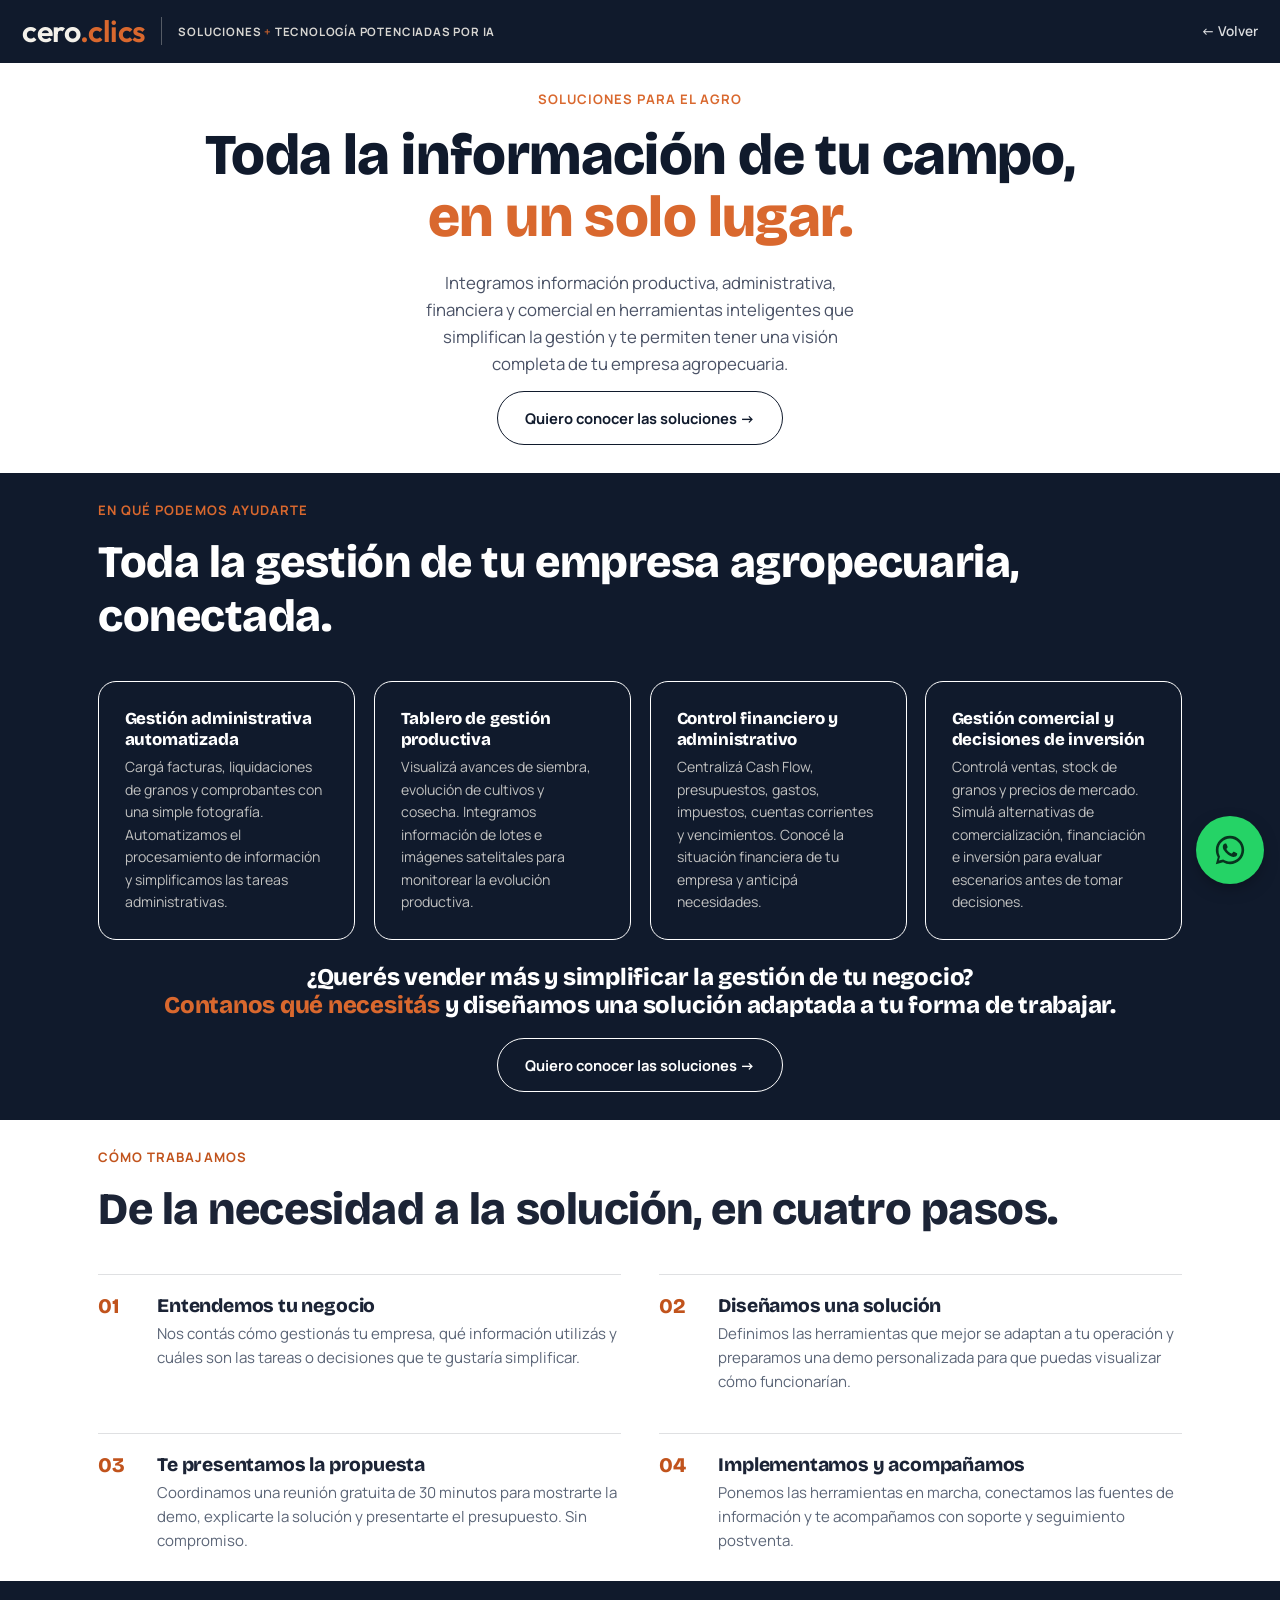
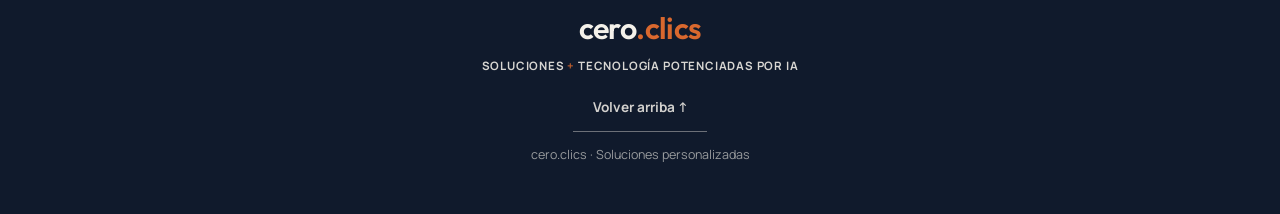
==== agro.html @ 39fa9e26 "Add Agro and Startups pages, redesign Comercios, blue services sections, new footer and landing twea" ====
<!DOCTYPE html>
<html lang="es">
<head>
<meta charset="utf-8">
<meta name="viewport" content="width=device-width, initial-scale=1">
<title>cero.clics — Soluciones para el agro</title>
<meta name="description" content="Soluciones para el agro: integramos información productiva, administrativa, financiera y comercial en herramientas inteligentes que simplifican la gestión de tu empresa agropecuaria.">

<link rel="icon" type="image/png" href="assets/favicon.png">
<link rel="apple-touch-icon" href="assets/favicon.png">
<meta name="theme-color" content="#101a2c">

<meta property="og:type" content="website">
<meta property="og:site_name" content="cero.clics">
<meta property="og:title" content="cero.clics — Soluciones para el agro">
<meta property="og:description" content="Soluciones para el agro: integramos información productiva, administrativa, financiera y comercial en herramientas inteligentes que simplifican la gestión de tu empresa agropecuaria.">
<meta property="og:image" content="assets/logo.jpg">

<link rel="preconnect" href="https://fonts.googleapis.com">
<link rel="preconnect" href="https://fonts.gstatic.com" crossorigin>
<link href="https://fonts.googleapis.com/css2?family=Bricolage+Grotesque:opsz,wght@12..96,500;12..96,600;12..96,700;12..96,800&family=Outfit:wght@600&family=Manrope:wght@400;500;600;700&display=swap" rel="stylesheet">
<link rel="stylesheet" href="motion.css">
<style>
  :root {
    --ink:#1c2436; --ink-soft:#5b6577; --clay:#c1531c; --clay-dark:#9c4216;
    --sand:#d9682e; --sand-light:#e8996b; --paper:#ffffff; --paper-deep:#e8e2d6; --night:#101a2c;
    --azul:#163a52; --azul-dark:#0f2a3c;
    --mk-primario:#c1531c; --mk-secundario:#d9682e; --mk-fondo:#101a2c; --mk-texto:#f4f1ea;
  }
  * { box-sizing:border-box; }
  html { scroll-behavior:smooth; }
  section[id] { scroll-margin-top:100px; }
  @media (prefers-reduced-motion: reduce) { html { scroll-behavior:auto; } }
  html, body { margin:0; padding:0; background:var(--paper); color:var(--ink); font-family:'Manrope',sans-serif; }
  h1,h2,h3,.display { font-family:'Bricolage Grotesque',sans-serif; font-weight:800; letter-spacing:-.01em; margin:0; }
  p { line-height:1.6; margin:0; }
  img { max-width:100%; display:block; }
  a { color:inherit; }
  section { position:relative; }

  /* ---------- Utilidades ---------- */
  .wrap { max-width:1180px; margin:0 auto; padding-left:clamp(1.2rem,5vw,3rem); padding-right:clamp(1.2rem,5vw,3rem); }
  .eyebrow { display:block; font-family:'Manrope',sans-serif; font-size:.82rem; font-weight:700; letter-spacing:.08em; text-transform:uppercase; color:var(--clay); margin-bottom:1rem; }
  .dark .eyebrow { color:var(--sand); }
  .pad { padding-top:clamp(4.5rem,10vw,8rem); padding-bottom:clamp(4.5rem,10vw,8rem); }
  .dark { background:var(--night); color:var(--paper); }
  .alt { background:#e4e8ee; }

  /* ---------- Botones ---------- */
  .btn { display:inline-flex; align-items:center; gap:.6rem; padding:1rem 1.7rem; border-radius:99px; text-decoration:none; font-weight:700; font-size:.92rem; transition:transform .3s cubic-bezier(.22,1,.36,1), background .25s, color .25s, border-color .25s, gap .25s; }
  .btn:hover { gap:.9rem; }
  .btn-solid { background:transparent; border:1.5px solid #fff; color:#fff; }
  .btn-solid:hover { background:#fff; border-color:#fff; color:var(--night); }
  .btn-outline-dark { border:1.5px solid var(--ink); color:var(--ink); }
  .btn-outline-dark:hover { background:var(--ink); color:var(--paper); }
  .btn-outline-light { border:1.5px solid color-mix(in srgb, #fff 55%, transparent); color:#fff; }
  .btn-outline-light:hover { border-color:#fff; background:#fff; color:var(--night); }
  .btn-sm { padding:.78rem 1.3rem; font-size:.85rem; }

  /* ---------- Header ---------- */
  .site-header { position:fixed; top:0; left:0; right:0; z-index:500; display:flex; align-items:center; justify-content:space-between; gap:1.6rem; padding:1rem 1.4rem; color:#fff; background:var(--night); transition:background .35s ease, padding .35s ease, border-color .35s ease; border-bottom:1px solid transparent; }
  .site-header.on { background:var(--night); padding:.65rem 1.4rem; border-color:transparent; }
  .site-header .brand { display:flex; flex-direction:column; align-items:flex-start; gap:.3rem; text-decoration:none; min-width:0; flex:0 1 auto; overflow:hidden; }
  .logo-badge { flex-shrink:0; height:96px; width:auto; border-radius:11px; box-shadow:0 6px 18px -8px rgba(0,0,0,.5); transition:height .3s ease; }
  .site-header.on .logo-badge { height:62px; }
  .brand-tag { font-size:.85rem; font-weight:700; letter-spacing:.05em; text-transform:uppercase; opacity:.85; white-space:nowrap; overflow:hidden; text-overflow:ellipsis; max-width:100%; transition:opacity .25s, max-height .25s; max-height:2em; }
  .site-header.on .brand-tag { opacity:0; max-height:0; }
  .site-header .right { flex-shrink:0; }
  @media (max-width:640px) { .brand-tag { display:none; } }
  .site-header .navlinks { display:flex; align-items:center; gap:1.6rem; flex-shrink:0; white-space:nowrap; }
  .site-header .navlinks a { text-decoration:none; color:inherit; font-size:.85rem; font-weight:600; opacity:.9; padding-bottom:.2rem; border-bottom:1.5px solid transparent; transition:opacity .2s, border-color .2s; }
  .site-header .navlinks a:hover { opacity:1; border-color:currentColor; }
  .site-header .right { display:flex; align-items:center; gap:1.4rem; }
  .site-header.on { color:#fff; }
  .menu-btn { display:none; background:none; border:0; padding:.65rem; margin:-.65rem 0; color:inherit; font:inherit; cursor:pointer; align-items:center; gap:.5rem; font-size:.8rem; font-weight:600; }
  .menu-btn .bars { display:flex; flex-direction:column; gap:4px; width:20px; }
  .menu-btn .bars span { display:block; height:1.5px; background:currentColor; }
  .hdr-cta { display:inline-flex; align-items:center; padding:.68rem 1.1rem; border-radius:99px; border:1.5px solid #fff; color:#fff; text-decoration:none; font-weight:700; font-size:.82rem; white-space:nowrap; transition:background .25s, color .25s; }
  .hdr-cta:hover { background:#fff; border-color:#fff; color:var(--night); }
  .cta-stack { display:flex; flex-direction:column; align-items:center; gap:.55rem; }
  .hdr-back { color:#fff; text-decoration:none; font-size:.85rem; font-weight:600; opacity:.85; transition:opacity .2s; }
  .hdr-back:hover { opacity:1; text-decoration:underline; }

  @media (max-width:1180px) { .site-header .navlinks { display:none; } }
  @media (max-width:400px) { .menu-btn .mtxt { display:none; } }

  /* ---------- Menú mobile ---------- */
  .mobile-menu { position:fixed; inset:0; z-index:700; background:var(--night); color:var(--paper); display:flex; flex-direction:column; justify-content:space-between; padding:1.3rem 1.4rem 2.4rem; transform:translateY(-100%); visibility:hidden; transition:transform .5s cubic-bezier(.76,0,.24,1), visibility 0s linear .5s; }
  .mobile-menu.open { transform:translateY(0); visibility:visible; transition:transform .5s cubic-bezier(.76,0,.24,1), visibility 0s; }
  @media (min-width:1181px) { .mobile-menu { display:none; } }
  .mobile-menu-top { display:flex; align-items:center; justify-content:space-between; }
  .menu-close { background:none; border:0; color:var(--paper); font-size:1.6rem; line-height:1; padding:.3rem; cursor:pointer; }
  .mobile-menu-links { display:flex; flex-direction:column; gap:.3rem; margin-top:2.5rem; }
  .mobile-menu-links a { text-decoration:none; color:var(--paper); font-family:'Bricolage Grotesque',sans-serif; font-weight:700; font-size:clamp(2.1rem,10vw,3rem); line-height:1.3; opacity:.95; }
  .mobile-menu-links a:hover { color:var(--sand); }
  .mobile-menu-cta { display:inline-flex; align-self:flex-start; margin-top:2rem; padding:1rem 1.7rem; border:1.5px solid var(--paper); border-radius:99px; color:var(--paper); text-decoration:none; font-weight:700; font-size:.9rem; transition:background .25s, color .25s; }
  .mobile-menu-cta:hover { background:var(--paper); border-color:var(--paper); color:var(--night); }
  body.menu-open { overflow:hidden; }

  /* ---------- HERO ---------- */
  .hero { min-height:100svh; display:flex; flex-direction:column; justify-content:center; position:relative; color:#fff; overflow:hidden; background:#101a2c; }
  .hero-content { position:relative; z-index:2; padding:clamp(6rem,10vw,3rem) clamp(1.5rem,5vw,3rem) clamp(3rem,7vw,4.5rem); }
  .hero h1 { font-size:clamp(2.5rem,7.6vw,5.1rem); line-height:1.03; margin:0; }
  .hero h1 .hline { display:block; }
  .hero .sub { font-family:'Bricolage Grotesque',sans-serif; font-weight:700; font-size:clamp(1.1rem,2.5vw,1.6rem); color:var(--sand); margin:1rem 0 1.4rem; max-width:30ch; }
  .hero .lead { max-width:54ch; color:color-mix(in srgb, #fff 78%, transparent); font-size:1.05rem; margin-bottom:2.2rem; }
  .hero-ctas { display:flex; gap:1rem; flex-wrap:wrap; align-items:center; }
  .hero-center .hero-content { text-align:center; }
  .hero-center .sub, .hero-center .lead { margin-left:auto; margin-right:auto; }
  .hero-center .hero-ctas { justify-content:center; }
  .hero-center .eyebrow { font-size:1.1rem; }
  .btn-whatsapp { display:inline-flex; align-items:center; gap:.55rem; background:#25D366; border-color:#25D366; color:#08341f; }
  .btn-whatsapp:hover { background:#1ebe5a; border-color:#1ebe5a; color:#08341f; }
  .scroll-cue { position:absolute; left:50%; bottom:1.6rem; transform:translateX(-50%); z-index:2; display:flex; flex-direction:column; align-items:center; gap:.5rem; color:#fff; opacity:.7; font-size:.75rem; }
  @media (max-width:700px), (max-height:700px) { .scroll-cue { display:none; } }
  .scroll-cue .line { width:1px; height:34px; background:linear-gradient(#fff, transparent); animation:scrollcue 1.8s ease-in-out infinite; }
  @keyframes scrollcue { 0%{ transform:scaleY(.3); transform-origin:top; } 50%{ transform:scaleY(1); transform-origin:top; } 51%{ transform-origin:bottom; } 100%{ transform:scaleY(.3); transform-origin:bottom; } }

  /* ---------- Manifiesto corto ---------- */
  .stack-lines { text-align:center; }
  .stack-lines .line { font-size:clamp(1.8rem,6.4vw,3.8rem); line-height:1.14; margin:0; font-family:'Bricolage Grotesque',sans-serif; font-weight:800; }
  .stack-lines .line + .line { margin-top:.1em; }
  .stack-lines .accent { color:var(--sand); }

  /* ---------- Quiénes somos: dos socios ---------- */
  .socios-head { max-width:60ch; margin-bottom:clamp(2.2rem,5vw,3.2rem); }
  .socios-head h2 { font-size:clamp(1.8rem,4.6vw,2.8rem); margin-top:.4rem; }
  .socios-grid { display:grid; grid-template-columns:1fr 1fr; gap:clamp(1.4rem,3vw,2rem); }
  .socio-card { background:#fff; border:1px solid color-mix(in srgb, var(--ink) 10%, transparent); border-radius:22px; padding:clamp(1.8rem,4vw,2.4rem); display:flex; flex-direction:column; gap:1.2rem; }
  .socio-card .quien { font-size:1.02rem; font-weight:800; font-family:'Bricolage Grotesque',sans-serif; }
  .socio-card .quien b { color:var(--clay); }
  .socio-card .rol { font-size:.85rem; color:var(--ink-soft); font-weight:700; text-transform:uppercase; letter-spacing:.05em; }
  .socio-card .bio { color:var(--ink-soft); font-size:.96rem; }
  .socio-card .quote { margin-top:auto; background:var(--night); color:#fff; border-radius:16px; padding:1.3rem 1.4rem; font-family:'Bricolage Grotesque',sans-serif; font-weight:700; font-size:1rem; line-height:1.42; }
  .socios-join { text-align:center; margin-top:clamp(1.8rem,4vw,2.6rem); font-family:'Bricolage Grotesque',sans-serif; font-weight:700; font-size:clamp(1.1rem,2.6vw,1.4rem); color:var(--ink); }
  .socios-join span { color:var(--clay); }
  @media (max-width:820px) { .socios-grid { grid-template-columns:1fr; } }

  /* ---------- Marquee divisor ---------- */
  .divider-marquee { padding:1.6rem 0; border-top:1px solid color-mix(in srgb, var(--ink) 12%, transparent); border-bottom:1px solid color-mix(in srgb, var(--ink) 12%, transparent); }
  .divider-marquee .mk-marquee-track span { font-family:'Bricolage Grotesque',sans-serif; font-size:clamp(1rem,2.4vw,1.3rem); font-weight:700; color:var(--ink-soft); }
  .divider-marquee .mk-marquee-track span.sep { color:var(--clay); margin:0 1.6rem; }

  /* ---------- Comparativa Hoy / Con CeroClics ---------- */
  .comp-head { text-align:center; max-width:44ch; margin:0 auto clamp(2.4rem,6vw,3.4rem); }
  .comp-head h2 { font-size:clamp(1.9rem,5vw,3rem); margin-top:.4rem; }
  .comp-grid { display:grid; grid-template-columns:1fr 1fr; gap:0; border-radius:24px; overflow:hidden; }
  .comp-col { padding:clamp(2rem,4.5vw,2.8rem); }
  .comp-col.hoy { background:color-mix(in srgb, var(--paper) 6%, var(--night)); color:color-mix(in srgb, #fff 55%, transparent); }
  .comp-col.con { background:var(--clay); color:#fff; }
  .comp-tag { display:inline-flex; align-items:center; gap:.5rem; font-size:.8rem; font-weight:700; letter-spacing:.06em; text-transform:uppercase; margin-bottom:1.1rem; }
  .comp-col.hoy .comp-tag::before { content:"✕"; color:color-mix(in srgb, #fff 45%, transparent); }
  .comp-col.con .comp-tag::before { content:"✓"; }
  .comp-col p.txt { font-family:'Bricolage Grotesque',sans-serif; font-weight:600; font-size:clamp(1.05rem,2vw,1.28rem); line-height:1.48; }
  .comp-col.hoy p.txt { color:color-mix(in srgb, #fff 82%, transparent); }
  @media (max-width:760px) { .comp-grid { grid-template-columns:1fr; } }

  /* ---------- Escenario full-bleed ---------- */
  .stage { position:relative; min-height:70vh; display:flex; align-items:center; color:#fff; overflow:hidden; background:var(--night); }
  .stage-content { position:relative; z-index:2; padding:clamp(3rem,6vw,4rem); width:100%; text-align:center; }
  .stage-content h2 { font-size:clamp(2rem,6.5vw,4rem); line-height:1.05; margin:0 auto 1.2rem; max-width:18ch; }
  .stage-content p { max-width:50ch; margin:0 auto 1.8rem; color:color-mix(in srgb, #fff 85%, transparent); font-size:1.05rem; }
  .stage-ctas { display:flex; gap:1rem; justify-content:center; flex-wrap:wrap; }

  /* ---------- Proceso ---------- */
  .proceso-grid { display:grid; grid-template-columns:repeat(2,1fr); gap:clamp(1.5rem,3vw,2.5rem); }
  .proceso-item { display:flex; gap:1.1rem; align-items:flex-start; padding-top:1.2rem; border-top:1px solid color-mix(in srgb, var(--ink) 14%, transparent); }
  .proceso-num { font-family:'Bricolage Grotesque',sans-serif; font-weight:800; color:var(--clay); font-size:1.3rem; flex-shrink:0; width:2.6rem; }
  .proceso-item h3 { font-size:1.2rem; margin-bottom:.3rem; }
  .proceso-item p { font-size:.94rem; color:var(--ink-soft); }
  @media (max-width:700px) { .proceso-grid { grid-template-columns:1fr; } }

  /* ---------- Servicios ---------- */
  .servicios-grid { display:grid; grid-template-columns:repeat(4,1fr); gap:1.2rem; }
  .servicios-note { text-align:center; margin-top:1.8rem; font-size:24px; font-weight:800; letter-spacing:-.01em; font-family:'Bricolage Grotesque',sans-serif; color:var(--ink); }
  @keyframes notePulse { 0%,100% { transform:scale(1); } 50% { transform:scale(1.04); } }
  .servicios-note { animation:none; transform:none; }
  section.pad { padding-top:1.75rem; padding-bottom:1.75rem; }
  #hero.cta-final { padding-bottom:1.75rem; }
  #hero.cta-final p { margin-bottom:.8rem; }
  #hero.cta-final h2.hero-title { max-width:none; font-size:clamp(1.55rem,5vw,3.6rem); }
  #hero.cta-final h2.hero-title em { font-style:normal; color:var(--orange,#d9682e); }
  .servicios-cta { text-align:center; margin-top:2.2rem; }
  #servicios .btn-solid { border-color:var(--night); color:var(--night); }
  #servicios .btn-solid:hover { background:var(--night); color:#fff; }
  #servicios .btn-highlight { animation-name:mkBounceGlowOrange; }
  .servicios-note .accent { color:var(--sand); }
  .servicios-note { color:var(--night); line-height:1.2; margin-top:1.4rem; }
  .servicios-note .note-sub { display:block; margin-top:0; color:var(--night); }
  .servicios-note .o { color:#d9682e; }
  .servicios-note + .servicios-cta { margin-top:1.1rem; }
  .svc-card { background:var(--paper); border:1px solid color-mix(in srgb, var(--ink) 10%, transparent); border-radius:18px; padding:clamp(1.3rem,2.5vw,1.6rem); transition:box-shadow .3s; }
  .svc-card:hover { box-shadow:0 20px 44px -22px color-mix(in srgb, var(--clay) 40%, transparent); }
  .svc-card h3 { font-size:1.05rem; margin-bottom:.4rem; }
  .svc-card p { font-size:.88rem; color:var(--ink-soft); }
  @media (max-width:900px) { .servicios-grid { grid-template-columns:1fr 1fr; } }
  @media (max-width:560px) { .servicios-grid { grid-template-columns:1fr; } }

  /* ---------- Banner otros rubros ---------- */
  .web-banner { background:var(--night); color:#fff; padding:clamp(1.7rem,4vw,2.3rem) 0; }
  .web-banner-inner { display:flex; align-items:center; justify-content:space-between; gap:1.5rem; flex-wrap:wrap; }
  .web-banner-inner p { font-family:'Bricolage Grotesque',sans-serif; font-weight:700; font-size:clamp(1.05rem,2.4vw,1.35rem); max-width:48ch; margin:0; }
  .web-banner-inner p strong { color:var(--sand); }
  .web-banner .btn { flex-shrink:0; }

  /* ---------- Diagnóstico gratis (badge-line) ---------- */
  .diag-row { display:grid; grid-template-columns:1.3fr .7fr; gap:clamp(2rem,6vw,4rem); align-items:start; }
  .diag-row h2 { font-size:clamp(1.8rem,4.6vw,2.9rem); margin:0 0 .8rem; line-height:1.12; }
  .diag-row p { color:var(--ink-soft); max-width:44ch; }
  .badge-line { display:flex; align-items:flex-start; gap:1rem; padding-top:1.1rem; border-top:1px solid color-mix(in srgb, var(--ink) 15%, transparent); font-size:.9rem; color:var(--ink-soft); }
  .badge-line .num { font-family:'Bricolage Grotesque',sans-serif; font-weight:800; color:var(--ink); font-size:2.4rem; line-height:1; flex-shrink:0; }
  .badge-line strong { color:var(--ink); display:block; font-family:'Bricolage Grotesque',sans-serif; font-weight:700; font-size:1rem; }
  @media (max-width:760px) { .diag-row { grid-template-columns:1fr; } }

  /* ---------- FAQ ---------- */
  .faq-list { display:flex; flex-direction:column; gap:0; max-width:760px; }
  .faq-item { border-bottom:1px solid color-mix(in srgb, var(--ink) 14%, transparent); padding:1.4rem 0; }
  .faq-item summary { cursor:pointer; font-family:'Bricolage Grotesque',sans-serif; font-weight:700; font-size:1.08rem; list-style:none; display:flex; justify-content:space-between; align-items:center; gap:1rem; }
  .faq-item summary::-webkit-details-marker { display:none; }
  .faq-item summary .plus { flex-shrink:0; font-size:1.4rem; font-weight:400; color:var(--clay); transition:transform .25s; }
  .faq-item[open] summary .plus { transform:rotate(45deg); }
  .faq-item p { margin-top:.9rem; color:var(--ink-soft); font-size:.95rem; max-width:64ch; }

  /* ---------- CTA final ---------- */
  .cta-final { text-align:center; }
  #hero.cta-final { padding-top:168px; text-align:center; }
  #hero.cta-final .row { justify-content:center; }
  #hero.cta-final h2, #hero.cta-final p { margin-left:auto; margin-right:auto; }
  #hero.cta-final .wrap { max-width:1180px; margin-left:auto; margin-right:auto; }
  .cta-final h2 { font-size:clamp(2.1rem,7vw,4.2rem); line-height:1.08; margin:0 auto 1.4rem; max-width:18ch; }
  .cta-final p { max-width:44ch; margin:0 auto 2.2rem; color:color-mix(in srgb, var(--paper) 85%, transparent); font-size:1.05rem; }
  .cta-final .row { display:flex; gap:1rem; justify-content:center; flex-wrap:wrap; }
  .cta-final .sub { font-family:'Bricolage Grotesque',sans-serif; font-weight:700; font-size:clamp(1.1rem,2.5vw,1.6rem); color:var(--sand); margin:1rem 0 1.4rem; max-width:30ch; }
  .cta-final .znote { margin-top:1.8rem; font-size:.85rem; color:color-mix(in srgb, var(--paper) 60%, transparent); }

  /* ---------- Footer ---------- */
  footer.close { background:var(--paper); padding:clamp(3rem,8vw,5rem) 1.4rem 6.5rem; }
  footer.close .fwrap { max-width:900px; margin:0 auto; text-align:center; }
  footer.close .fname { font-family:'Bricolage Grotesque',sans-serif; font-weight:800; font-size:clamp(1.5rem,4vw,2.1rem); margin-bottom:2.2rem; }
  footer.close .fclaim { color:var(--ink-soft); margin:.8rem 0 2.4rem; font-size:.92rem; line-height:1.7; }
  .footer-people { display:grid; grid-template-columns:1fr 1fr; gap:1.4rem; text-align:left; margin-bottom:2.4rem; }
  .footer-person { border:1px solid color-mix(in srgb, var(--ink) 12%, transparent); border-radius:16px; padding:1.3rem 1.4rem; }
  .footer-person .fp-name { font-family:'Bricolage Grotesque',sans-serif; font-weight:800; font-size:1.05rem; margin-bottom:.7rem; }
  .footer-person .fp-links { display:flex; flex-direction:column; gap:.55rem; font-size:.88rem; font-weight:700; }
  .footer-person .fp-links a { display:inline-flex; align-items:center; gap:.55rem; text-decoration:none; color:var(--ink-soft); border-bottom:1.5px solid transparent; width:fit-content; }
  .footer-person .fp-links a svg { width:16px; height:16px; flex-shrink:0; color:var(--clay); }
  .footer-person .fp-links a:hover { color:var(--ink); border-color:var(--clay); }
  @media (max-width:560px) { .footer-people { grid-template-columns:1fr; } }
  footer.close .fback { display:inline-block; font-size:.85rem; font-weight:700; color:var(--ink-soft); text-decoration:none; border-bottom:1.5px solid color-mix(in srgb, var(--ink-soft) 45%, transparent); padding:.9rem 1.2rem; margin:-.9rem -1.2rem 1.3rem; }
  footer.close .fback:hover { color:var(--ink); border-color:var(--ink); }
  footer.close .fend { font-size:.78rem; color:color-mix(in srgb, var(--ink-soft) 70%, transparent); }
  footer.close { background:var(--night); }
  footer.close { padding:2rem 1.4rem 3.2rem; }
  footer.close .fback { margin-bottom:.9rem; }
  footer.close .fbrand { margin-bottom:1.4rem !important; }
  footer.close .fbrand { flex-direction:column; justify-content:center; align-items:center; gap:.9rem; margin-bottom:2.2rem; }
  footer.close .fbrand .vsep { display:none; }
  footer.close .fbrand .tg2 { width:auto; }
  footer.close .fback { color:rgba(244,241,234,.85); border-color:rgba(244,241,234,.4); }
  footer.close .fback:hover { color:#fff; border-color:#fff; }
  footer.close .fend { color:rgba(244,241,234,.6); }

  /* ---------- Volver arriba ---------- */
  .back-top { position:fixed; right:16px; bottom:16px; z-index:600; width:68px; height:68px; border-radius:50%; display:grid; place-items:center; background:#25D366; border:none; color:#08341f; text-decoration:none; box-shadow:0 6px 18px -6px rgba(0,0,0,.5); }
  .back-top:hover { background:#1ebe5a; }
  .back-top svg { width:34px; height:34px; }

  /* ---------- Resaltar "Quiero mi diagnóstico" al entrar en pantalla ---------- */
  .btn-highlight { animation:mkBounceGlow 1.2s ease-in-out 3; }
  @keyframes mkBounceGlow {
    0%, 100% { transform:scale(1); box-shadow:0 0 0 rgba(255,255,255,0); }
    50% { transform:scale(1.06); box-shadow:0 0 18px 4px rgba(255,255,255,.55); }
  }
  @media (prefers-reduced-motion: reduce) { .btn-highlight { animation:none; } }
  /* ---------- Header en celulares: logo sin deformar + CTA corto ---------- */
  .cta-short { display:none; }
  @media (max-width:640px) {
    .site-header { gap:.8rem; padding:.8rem 1rem; }
    .site-header.on { padding:.55rem 1rem; }
    .site-header .right { gap:.6rem; }
    .site-header .brand { flex:0 0 auto; }
    .logo-badge { height:44px; width:auto; max-width:none; border-radius:8px; }
    .site-header.on .logo-badge { height:36px; }
    .cta-long { display:none; }
    .cta-short { display:inline; }
    .hdr-cta { padding:.6rem .95rem; }
    #hero.cta-final { padding-top:112px; }
    #hero.cta-final .wrap { padding-left:1rem; padding-right:1rem; }
  }
  @media (max-width:360px) {
    .site-header, .site-header.on { padding-left:.8rem; padding-right:.8rem; }
    .logo-badge { height:34px; }
    .site-header.on .logo-badge { height:30px; }
    .hdr-cta { font-size:.75rem; padding:.5rem .75rem; }
    #hero.cta-final .wrap { padding-left:.8rem; padding-right:.8rem; }
  }
  /* ---------- Nuevo encabezado (logo + frase) y portada blanca ---------- */
  .brand2 { display:flex; align-items:center; gap:16px; flex-wrap:wrap; min-width:0; }
  .wm { font-family:'Outfit',sans-serif; font-weight:600; font-size:1.9rem; letter-spacing:-.02em; line-height:1; text-decoration:none; white-space:nowrap; }
  .wm .a { color:#f4f1ea; }
  .wm .b { color:#d9682e; }
  .vsep { width:1px; height:28px; background:rgba(244,241,234,.3); }
  .tg2 { font-weight:700; font-size:.72rem; letter-spacing:.07em; text-transform:uppercase; color:#f4f1ea; opacity:.88; }
  .tg2 i { font-style:normal; color:#d9682e; opacity:1; }
  .site-header.on { padding:.75rem 1.4rem; }
  @media (max-width:640px) { .vsep { display:none; } .tg2 { width:100%; font-size:.62rem; } }

  #hero.cta-final { background:#fff; color:var(--night); }
  @media (min-width:641px) { #hero.cta-final { padding-top:5.6rem; } }
  #hero.cta-final h2 { color:var(--night); }
  #hero.cta-final p { color:#4a5266; }
  #hero.cta-final .sub { color:#d9682e; }
  #hero.cta-final .btn-solid { border-color:var(--night); color:var(--night); }
  #hero.cta-final .btn-solid:hover { background:var(--night); color:#fff; }
  @keyframes mkBounceGlowOrange { 0%,100% { transform:scale(1); box-shadow:0 0 0 rgba(217,104,46,0); } 50% { transform:scale(1.06); box-shadow:0 0 18px 4px rgba(217,104,46,.4); } }
  #hero.cta-final .btn-highlight { animation-name:mkBounceGlowOrange; }
  #hero.cta-final .wrap > p:last-child { margin-bottom:0; }
  /* ---------- Sección "En qué podemos ayudarte" en azul ---------- */
  #servicios { background:var(--night); }
  #servicios h2 { color:#fff; }
  #servicios .eyebrow { color:#d9682e; }
  #servicios .svc-card { background:var(--night); border:1.5px solid #fff; }
  #servicios .svc-card h3 { color:#fff; }
  #servicios .svc-card p { color:rgba(244,241,234,.78); }
  #servicios .svc-card:hover { box-shadow:0 20px 44px -22px rgba(255,255,255,.35); }
  #servicios .servicios-note, #servicios .servicios-note .note-sub { color:#fff; }
  #servicios .servicios-note .o { color:#d9682e; }
  #servicios .btn-solid { border-color:#fff; color:#fff; }
  #servicios .btn-solid:hover { background:#fff; color:var(--night); }
</style>
</head>
<body>

<span id="top"></span>

<header class="site-header" id="siteHeader">
  <div class="brand2"><a class="wm" href="/"><span class="a">cero</span><span class="b">.clics</span></a><span class="vsep"></span><span class="tg2">Soluciones <i>+</i> Tecnología potenciadas por IA</span></div>
  <div class="right">
    <div class="cta-stack">
      <a class="hdr-back" href="/">← Volver</a>
    </div>
  </div>
</header>

<!-- ============ CTA FINAL (movida arriba) ============ -->
<section class="pad dark cta-final" id="hero">
  <div class="wrap">
    <span class="eyebrow mk-reveal" style="display:block;text-align:center;margin-bottom:1rem">Soluciones para el agro</span>
    <h2 class="mk-reveal hero-title">Toda la información de tu campo,<br><em>en un solo lugar.</em></h2>
    <p class="mk-reveal">Integramos información productiva, administrativa, financiera y comercial en herramientas inteligentes que simplifican la gestión y te permiten tener una visión completa de tu empresa agropecuaria.</p>
    <div class="row mk-reveal">
      <a class="btn btn-solid" href="https://wa.me/5491136826699?text=Hola%2C%20quiero%20conocer%20las%20soluciones%20para%20el%20agro." target="_blank" rel="noopener">Quiero conocer las soluciones →</a>
    </div>
  </div>
</section>

<!-- ============ SERVICIOS ============ -->
<section class="pad alt" id="servicios">
  <div class="wrap">
    <span class="eyebrow mk-reveal">En qué podemos ayudarte</span>
    <h2 class="mk-reveal" style="font-size:clamp(1.8rem,4.6vw,2.8rem); margin-bottom:2.4rem">Toda la gestión de tu empresa agropecuaria, conectada.</h2>
    <div class="servicios-grid">
      <div class="svc-card mk-card mk-reveal"><h3>Gestión administrativa automatizada</h3><p>Cargá facturas, liquidaciones de granos y comprobantes con una simple fotografía. Automatizamos el procesamiento de información y simplificamos las tareas administrativas.</p></div>
      <div class="svc-card mk-card mk-reveal" style="transition-delay:.05s"><h3>Tablero de gestión productiva</h3><p>Visualizá avances de siembra, evolución de cultivos y cosecha. Integramos información de lotes e imágenes satelitales para monitorear la evolución productiva.</p></div>
      <div class="svc-card mk-card mk-reveal" style="transition-delay:.1s"><h3>Control financiero y administrativo</h3><p>Centralizá Cash Flow, presupuestos, gastos, impuestos, cuentas corrientes y vencimientos. Conocé la situación financiera de tu empresa y anticipá necesidades.</p></div>
      <div class="svc-card mk-card mk-reveal" style="transition-delay:.15s"><h3>Gestión comercial y decisiones de inversión</h3><p>Controlá ventas, stock de granos y precios de mercado. Simulá alternativas de comercialización, financiación e inversión para evaluar escenarios antes de tomar decisiones.</p></div>
    </div>
    <p class="servicios-note">¿Querés vender más y simplificar la gestión de tu negocio?<span class="note-sub"><span class="o">Contanos qué necesitás</span> y diseñamos una solución adaptada a tu forma de trabajar.</span></p>
    <div class="servicios-cta mk-reveal">
      <a class="btn btn-solid" href="https://wa.me/5491136826699?text=Hola%2C%20quiero%20conocer%20las%20soluciones%20para%20el%20agro." target="_blank" rel="noopener">Quiero conocer las soluciones →</a>
    </div>
  </div>
</section>

<!-- ============ CÓMO TRABAJAMOS ============ -->
<section class="pad" id="proceso">
  <div class="wrap">
    <span class="eyebrow mk-reveal">Cómo trabajamos</span>
    <h2 class="mk-reveal" style="font-size:clamp(1.8rem,4.6vw,2.8rem); margin-bottom:2.4rem">De la necesidad a la solución, en cuatro pasos.</h2>
    <div class="proceso-grid">
      <div class="proceso-item mk-reveal"><span class="proceso-num">01</span><div><h3>Entendemos tu negocio</h3><p>Nos contás cómo gestionás tu empresa, qué información utilizás y cuáles son las tareas o decisiones que te gustaría simplificar.</p></div></div>
      <div class="proceso-item mk-reveal"><span class="proceso-num">02</span><div><h3>Diseñamos una solución</h3><p>Definimos las herramientas que mejor se adaptan a tu operación y preparamos una demo personalizada para que puedas visualizar cómo funcionarían.</p></div></div>
      <div class="proceso-item mk-reveal"><span class="proceso-num">03</span><div><h3>Te presentamos la propuesta</h3><p>Coordinamos una reunión gratuita de 30 minutos para mostrarte la demo, explicarte la solución y presentarte el presupuesto. Sin compromiso.</p></div></div>
      <div class="proceso-item mk-reveal"><span class="proceso-num">04</span><div><h3>Implementamos y acompañamos</h3><p>Ponemos las herramientas en marcha, conectamos las fuentes de información y te acompañamos con soporte y seguimiento postventa.</p></div></div>
    </div>
  </div>
</section>

<!-- ============ FOOTER ============ -->
<footer class="close">
  <div class="fwrap">
    <div class="brand2 fbrand"><a class="wm" href="/"><span class="a">cero</span><span class="b">.clics</span></a><span class="vsep"></span><span class="tg2">Soluciones <i>+</i> Tecnología potenciadas por IA</span></div>
    <a class="fback" href="#top">Volver arriba ↑</a>
    <div class="fend">cero.clics · Soluciones personalizadas</div>
  </div>
</footer>

<a class="back-top" href="https://wa.me/5491136826699?text=Hola%2C%20quiero%20conocer%20las%20soluciones%20para%20el%20agro." target="_blank" rel="noopener" aria-label="Escribinos por WhatsApp" title="Escribinos por WhatsApp">
  <svg viewBox="0 0 24 24" fill="currentColor"><path d="M12 2C6.48 2 2 6.48 2 12c0 1.85.5 3.58 1.35 5.06L2 22l5.1-1.33A9.94 9.94 0 0 0 12 22c5.52 0 10-4.48 10-10S17.52 2 12 2Zm0 18.13c-1.66 0-3.2-.46-4.52-1.26l-.32-.19-3.02.79.81-2.95-.21-.3A8.11 8.11 0 0 1 3.87 12C3.87 7.53 7.53 3.87 12 3.87S20.13 7.53 20.13 12 16.47 20.13 12 20.13Zm4.52-6.06c-.25-.12-1.47-.72-1.7-.81-.23-.08-.39-.12-.56.12-.16.25-.64.81-.78.98-.14.16-.29.18-.53.06-.25-.12-1.05-.39-2-1.23-.74-.66-1.24-1.47-1.39-1.72-.14-.25-.02-.38.11-.5.11-.11.25-.29.37-.43.12-.14.16-.25.25-.41.08-.16.04-.31-.02-.43-.06-.12-.56-1.35-.77-1.85-.2-.48-.41-.42-.56-.42-.14-.01-.31-.01-.48-.01a.93.93 0 0 0-.67.31c-.23.25-.87.85-.87 2.08s.9 2.41 1.02 2.58c.12.16 1.77 2.7 4.29 3.79.6.26 1.07.41 1.43.53.6.19 1.15.16 1.58.1.48-.07 1.47-.6 1.68-1.18.21-.58.21-1.08.14-1.18-.06-.11-.23-.17-.48-.29Z"/></svg>
</a>

<script src="motion.js"></script>
<script>
  (function(){
    var h = document.getElementById('siteHeader');
    var hero = document.getElementById('hero');
    if (!h || !hero) return;
    var hdrCta = h.querySelector('.hdr-cta');
    var pulsed = false;
    var onScroll = function(){
      var past = window.scrollY > (hero.offsetHeight * 0.7);
      h.classList.toggle('on', past);
      if (past && !pulsed && hdrCta) {
        pulsed = true;
        hdrCta.classList.remove('btn-highlight');
        void hdrCta.offsetWidth;
        hdrCta.classList.add('btn-highlight');
        setTimeout(function(){ hdrCta.classList.remove('btn-highlight'); }, 3700);
      }
    };
    addEventListener('scroll', onScroll, { passive:true });
    onScroll();
  })();

  (function(){
    var btn = document.getElementById('menuBtn');
    var close = document.getElementById('menuClose');
    var menu = document.getElementById('mobileMenu');
    if (!btn || !menu) return;
    var open = function(){ menu.classList.add('open'); document.body.classList.add('menu-open'); btn.setAttribute('aria-expanded','true'); };
    var shut = function(){ menu.classList.remove('open'); document.body.classList.remove('menu-open'); btn.setAttribute('aria-expanded','false'); };
    btn.addEventListener('click', open);
    close.addEventListener('click', shut);
    menu.querySelectorAll('a').forEach(function(a){ a.addEventListener('click', shut); });
  })();

  (function(){
    var btns = document.querySelectorAll('.btn-solid');
    if (!btns.length || !('IntersectionObserver' in window)) return;
    var active = new WeakSet();
    var io = new IntersectionObserver(function(entries){
      entries.forEach(function(entry){
        var el = entry.target;
        if (entry.isIntersecting && !active.has(el)) {
          active.add(el);
          el.classList.remove('btn-highlight');
          void el.offsetWidth;
          el.classList.add('btn-highlight');
          setTimeout(function(){ el.classList.remove('btn-highlight'); active.delete(el); }, 3700);
        }
      });
    }, { threshold: 0.6 });
    btns.forEach(function(el){ io.observe(el); });
  })();

  (function(){
    var link = document.querySelector('.fback');
    if (!link) return;
    link.addEventListener('click', function(e){
      e.preventDefault();
      window.scrollTo({ top: 0, left: 0, behavior: 'smooth' });
    });
  })();
</script>
</body>
</html>
---- motion.css ----
/* ============================================================
   MOTION KIT v2 · Cazador de Webs
   Patrones de animación nivel agencia premium. Vanilla, sin
   dependencias. Colores del cliente como variables:
   :root { --mk-primario:#...; --mk-secundario:#...; --mk-fondo:#...; --mk-texto:#...; }
   ============================================================ */

/* --- INTRO: cortina con el logo del cliente ------------------ */
/* HTML: <div class="mk-intro"><img src="logo" alt=""></div> (primer hijo del body) */
.mk-intro { position: fixed; inset: 0; z-index: 9999; display: grid; place-items: center; background: var(--mk-fondo); animation: mkCurtain 1s cubic-bezier(.76,0,.24,1) 1.6s forwards; }
.mk-intro img { max-width: min(42vw, 260px); max-height: 30vh; opacity: 0; animation: mkLogoIn 1.1s cubic-bezier(.22,1,.36,1) .15s forwards; }
@keyframes mkLogoIn { from { opacity: 0; transform: scale(.86); filter: blur(8px); } to { opacity: 1; transform: scale(1); filter: none; } }
@keyframes mkCurtain { to { transform: translateY(-100%); } }

/* --- BARRA DE PROGRESO de scroll (motion.js la crea) --------- */
.mk-progress { position: fixed; top: 0; left: 0; height: 3px; width: 100%; z-index: 9998; background: #163a52; transform-origin: 0 50%; transform: scaleX(0); }

/* --- HERO: entrada escalonada -------------------------------- */
.mk-hero > * { opacity: 0; animation: mkRise .9s cubic-bezier(.22,1,.36,1) forwards; }
.mk-hero > *:nth-child(1) { animation-delay: 2.1s; }
.mk-hero > *:nth-child(2) { animation-delay: 2.25s; }
.mk-hero > *:nth-child(3) { animation-delay: 2.4s; }
.mk-hero > *:nth-child(4) { animation-delay: 2.55s; }
@keyframes mkRise { from { opacity: 0; transform: translateY(28px); } to { opacity: 1; transform: none; } }
/* Si no hay .mk-intro en la página, usa .mk-hero--solo (sin espera) */
.mk-hero--solo > *:nth-child(1) { animation-delay: .1s; } .mk-hero--solo > *:nth-child(2) { animation-delay: .25s; }
.mk-hero--solo > *:nth-child(3) { animation-delay: .4s; } .mk-hero--solo > *:nth-child(4) { animation-delay: .55s; }

/* --- SPLIT-TEXT: titular palabra a palabra (motion.js trocea) - */
/* HTML: <h1 class="mk-split">Tu titular aquí</h1> */
.mk-split .mk-w { display: inline-block; overflow: hidden; vertical-align: top; }
.mk-split .mk-w > span { display: inline-block; transform: translateY(110%); animation: mkWord .8s cubic-bezier(.22,1,.36,1) forwards; animation-delay: calc(var(--mk-i) * .07s + var(--mk-split-base, 2.1s)); }
@keyframes mkWord { to { transform: none; } }

/* --- GLOW de fondo con el color primario --------------------- */
.mk-glow { position: relative; overflow: hidden; }
.mk-glow::before { content: ""; position: absolute; inset: -20%; z-index: 0; pointer-events: none;
  background: radial-gradient(ellipse 60% 45% at 50% 0%, color-mix(in srgb, var(--mk-primario) 26%, transparent), transparent 70%);
  animation: mkGlow 9s ease-in-out infinite alternate; }
.mk-glow > * { position: relative; z-index: 1; }
@keyframes mkGlow { from { transform: translateX(-4%) scale(1); opacity: .8; } to { transform: translateX(4%) scale(1.08); opacity: 1; } }

/* --- KEN BURNS: fotos reales del cliente con zoom lento ------ */
/* HTML: <figure class="mk-kenburns"><img src="foto-real.jpg"></figure> */
.mk-kenburns { overflow: hidden; }
.mk-kenburns img { width: 100%; height: 100%; object-fit: cover; animation: mkKen 14s ease-in-out infinite alternate; }
@keyframes mkKen { from { transform: scale(1) translate(0,0); } to { transform: scale(1.12) translate(-1.5%, 1.5%); } }

/* --- REVELADO DE IMAGEN con cortinilla (clip-path) ----------- */
.mk-unveil { clip-path: inset(0 100% 0 0); transition: clip-path 1.1s cubic-bezier(.76,0,.24,1); }
.mk-unveil.mk-in { clip-path: inset(0 0 0 0); }

/* --- REVEAL al scroll ---------------------------------------- */
.mk-reveal { opacity: 0; transform: translateY(34px); transition: opacity .8s cubic-bezier(.22,1,.36,1), transform .8s cubic-bezier(.22,1,.36,1); }
.mk-reveal.mk-in { opacity: 1; transform: none; }
.mk-reveal:nth-child(2) { transition-delay: .1s; } .mk-reveal:nth-child(3) { transition-delay: .2s; } .mk-reveal:nth-child(4) { transition-delay: .3s; }

/* --- PARALLAX a sangre completa (motion.js mueve el fondo) --- */
/* HTML: <section class="mk-parallax" style="background-image:url(foto-real.jpg)">…</section> */
.mk-parallax { background-size: cover; background-position: center 0px; background-attachment: fixed; }
@supports (-webkit-touch-callout: none) { .mk-parallax { background-attachment: scroll; } }

/* --- CARDS con tilt 3D (motion.js) --------------------------- */
.mk-card { transition: transform .45s cubic-bezier(.22,1,.36,1), box-shadow .45s; will-change: transform; transform-style: preserve-3d; }
.mk-card:hover { box-shadow: 0 24px 60px color-mix(in srgb, var(--mk-primario) 22%, rgba(0,0,0,.25)); }

/* --- MARQUEE (reseñas / platos / marcas) --------------------- */
.mk-marquee { overflow: hidden; white-space: nowrap; mask-image: linear-gradient(90deg, transparent, #000 8%, #000 92%, transparent); }
.mk-marquee-track { display: inline-flex; gap: 3rem; padding-right: 3rem; animation: mkMarquee 26s linear infinite; }
.mk-marquee:hover .mk-marquee-track { animation-play-state: paused; }
@keyframes mkMarquee { to { transform: translateX(-50%); } }

/* --- CTA con pulso ------------------------------------------- */
.mk-pulse { position: relative; }
.mk-pulse::after { content: ""; position: absolute; inset: -4px; border-radius: inherit; border: 2px solid var(--mk-primario); animation: mkPulse 2.2s ease-out infinite; pointer-events: none; }
@keyframes mkPulse { 0% { opacity: .9; transform: scale(1); } 100% { opacity: 0; transform: scale(1.12); } }

/* --- Accesibilidad ------------------------------------------- */
@media (prefers-reduced-motion: reduce) {
  .mk-intro { display: none; }
  .mk-hero > *, .mk-split .mk-w > span, .mk-reveal, .mk-unveil, .mk-marquee-track, .mk-pulse::after, .mk-glow::before, .mk-kenburns img { animation: none !important; transition: none !important; opacity: 1 !important; transform: none !important; clip-path: none !important; }
}
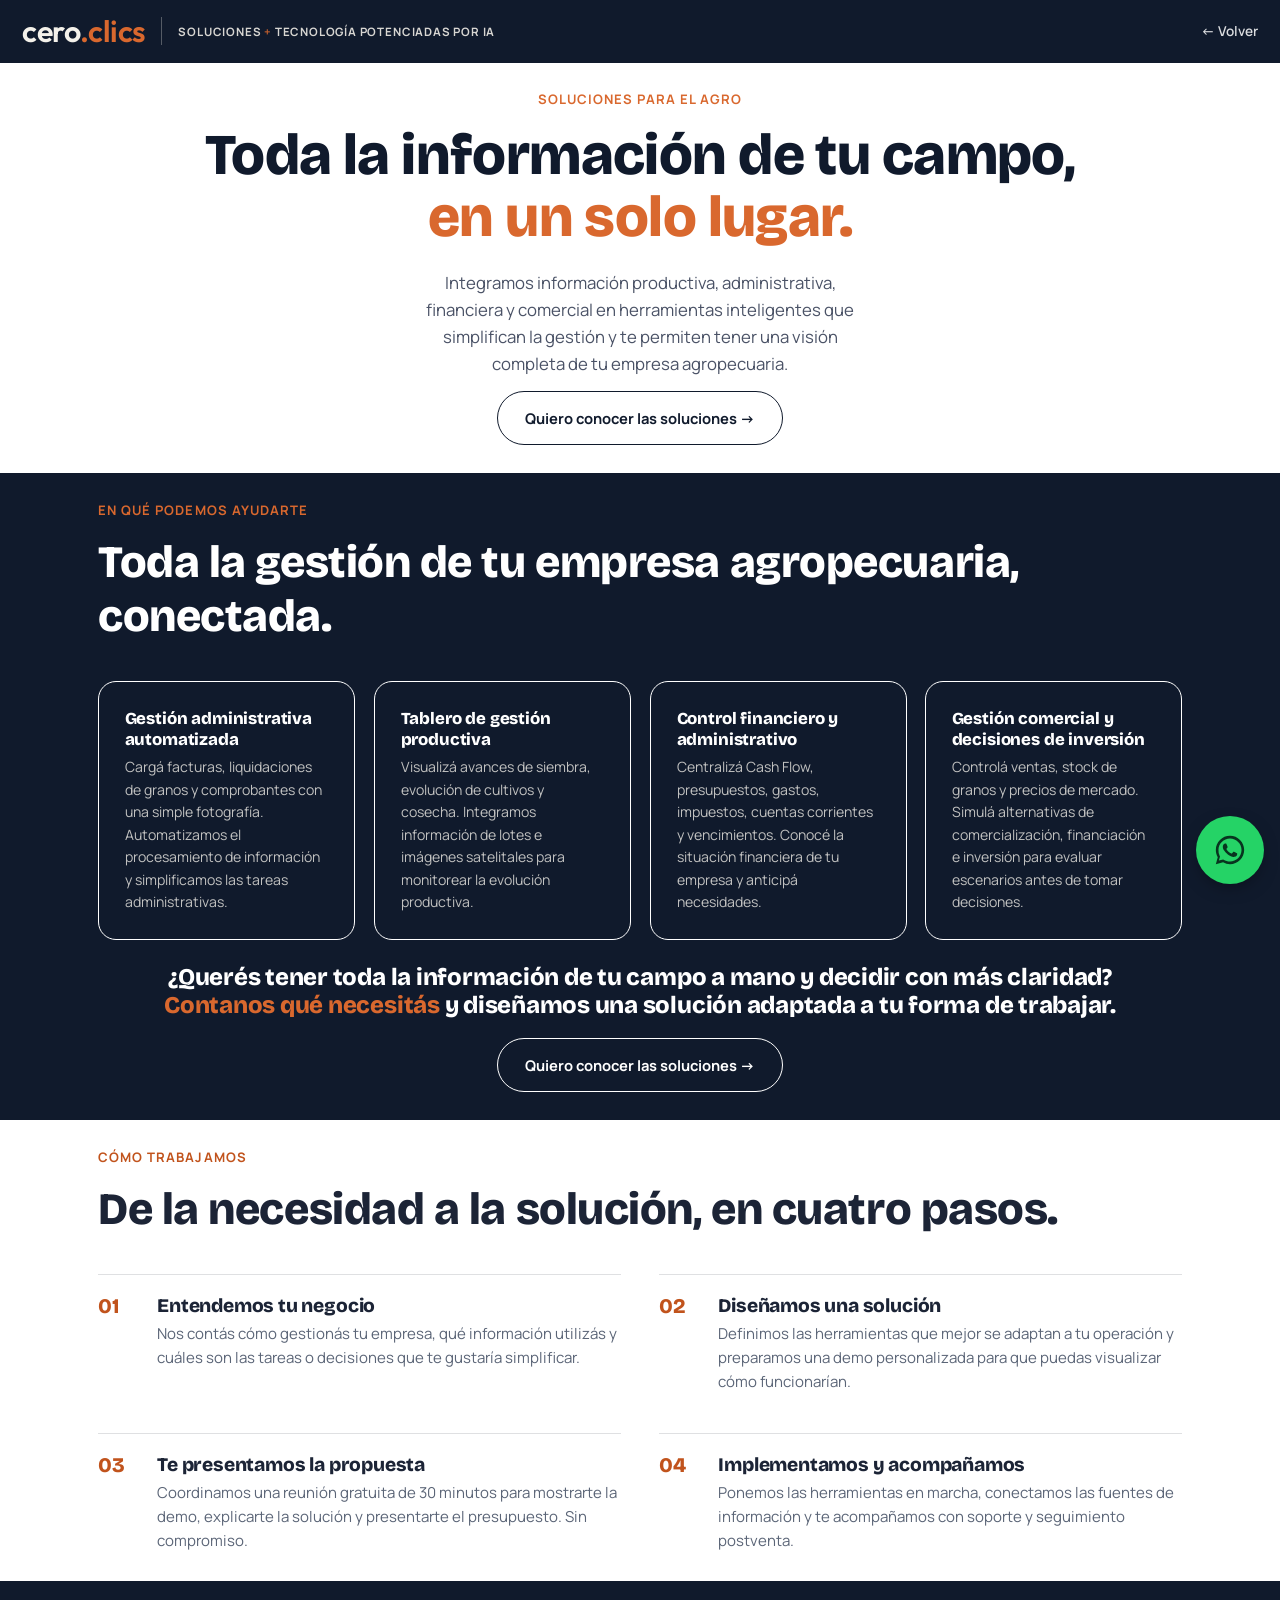
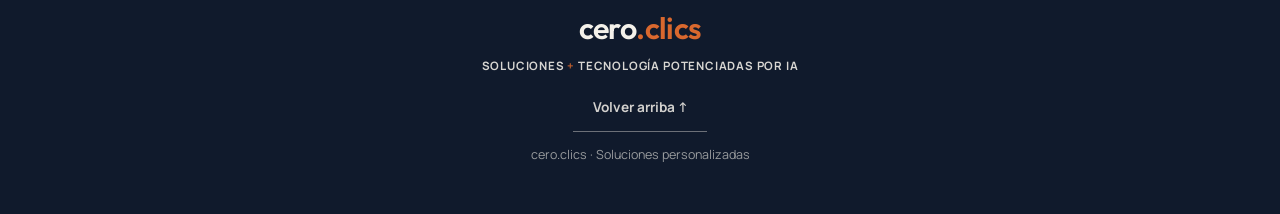
==== commit 47161bb5: "Agro: rewrite services phrase for agricultural context Co-Authored-By: Claude Sonnet 5.5 <noreply@an" ====
--- a/agro.html
+++ b/agro.html
@@ -365,7 +365,7 @@
       <div class="svc-card mk-card mk-reveal" style="transition-delay:.1s"><h3>Control financiero y administrativo</h3><p>Centralizá Cash Flow, presupuestos, gastos, impuestos, cuentas corrientes y vencimientos. Conocé la situación financiera de tu empresa y anticipá necesidades.</p></div>
       <div class="svc-card mk-card mk-reveal" style="transition-delay:.15s"><h3>Gestión comercial y decisiones de inversión</h3><p>Controlá ventas, stock de granos y precios de mercado. Simulá alternativas de comercialización, financiación e inversión para evaluar escenarios antes de tomar decisiones.</p></div>
     </div>
-    <p class="servicios-note">¿Querés vender más y simplificar la gestión de tu negocio?<span class="note-sub"><span class="o">Contanos qué necesitás</span> y diseñamos una solución adaptada a tu forma de trabajar.</span></p>
+    <p class="servicios-note">¿Querés tener toda la información de tu campo a mano y decidir con más claridad?<span class="note-sub"><span class="o">Contanos qué necesitás</span> y diseñamos una solución adaptada a tu forma de trabajar.</span></p>
     <div class="servicios-cta mk-reveal">
       <a class="btn btn-solid" href="https://wa.me/5491136826699?text=Hola%2C%20quiero%20conocer%20las%20soluciones%20para%20el%20agro." target="_blank" rel="noopener">Quiero conocer las soluciones →</a>
     </div>
